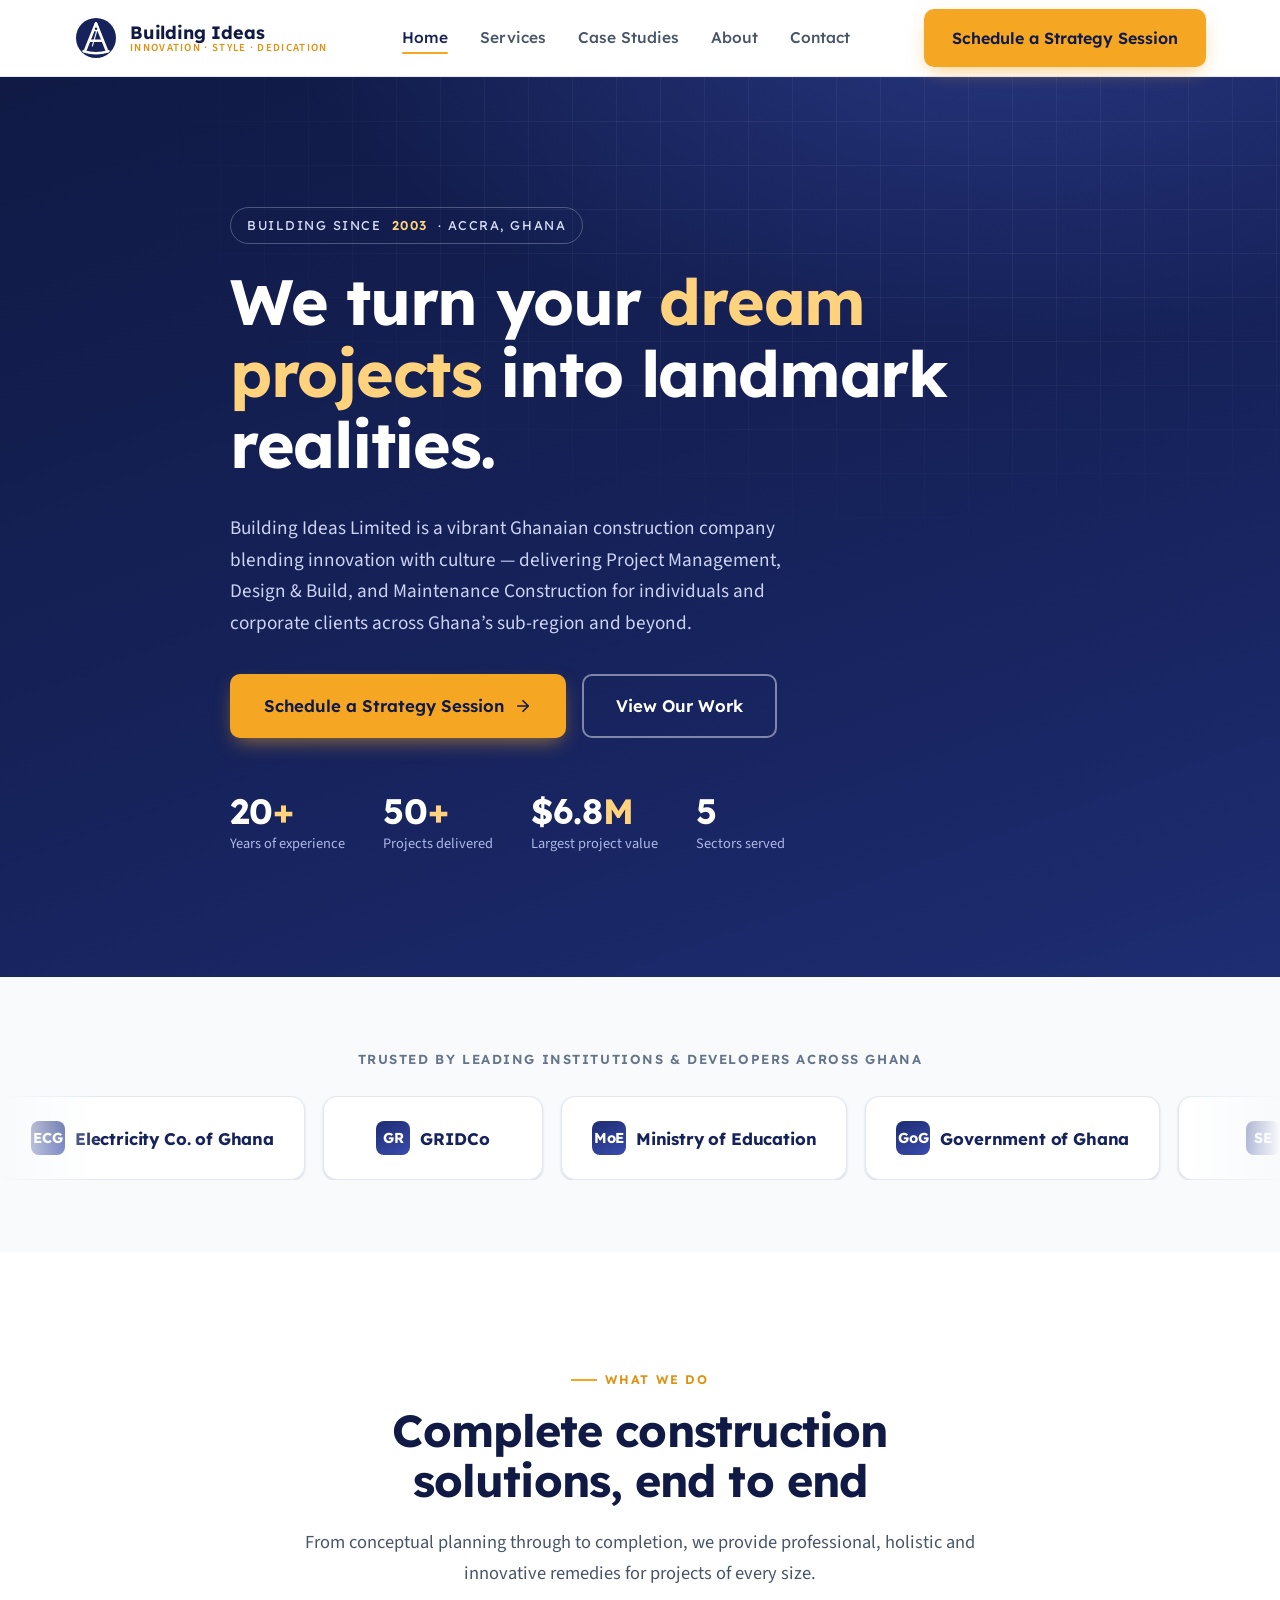
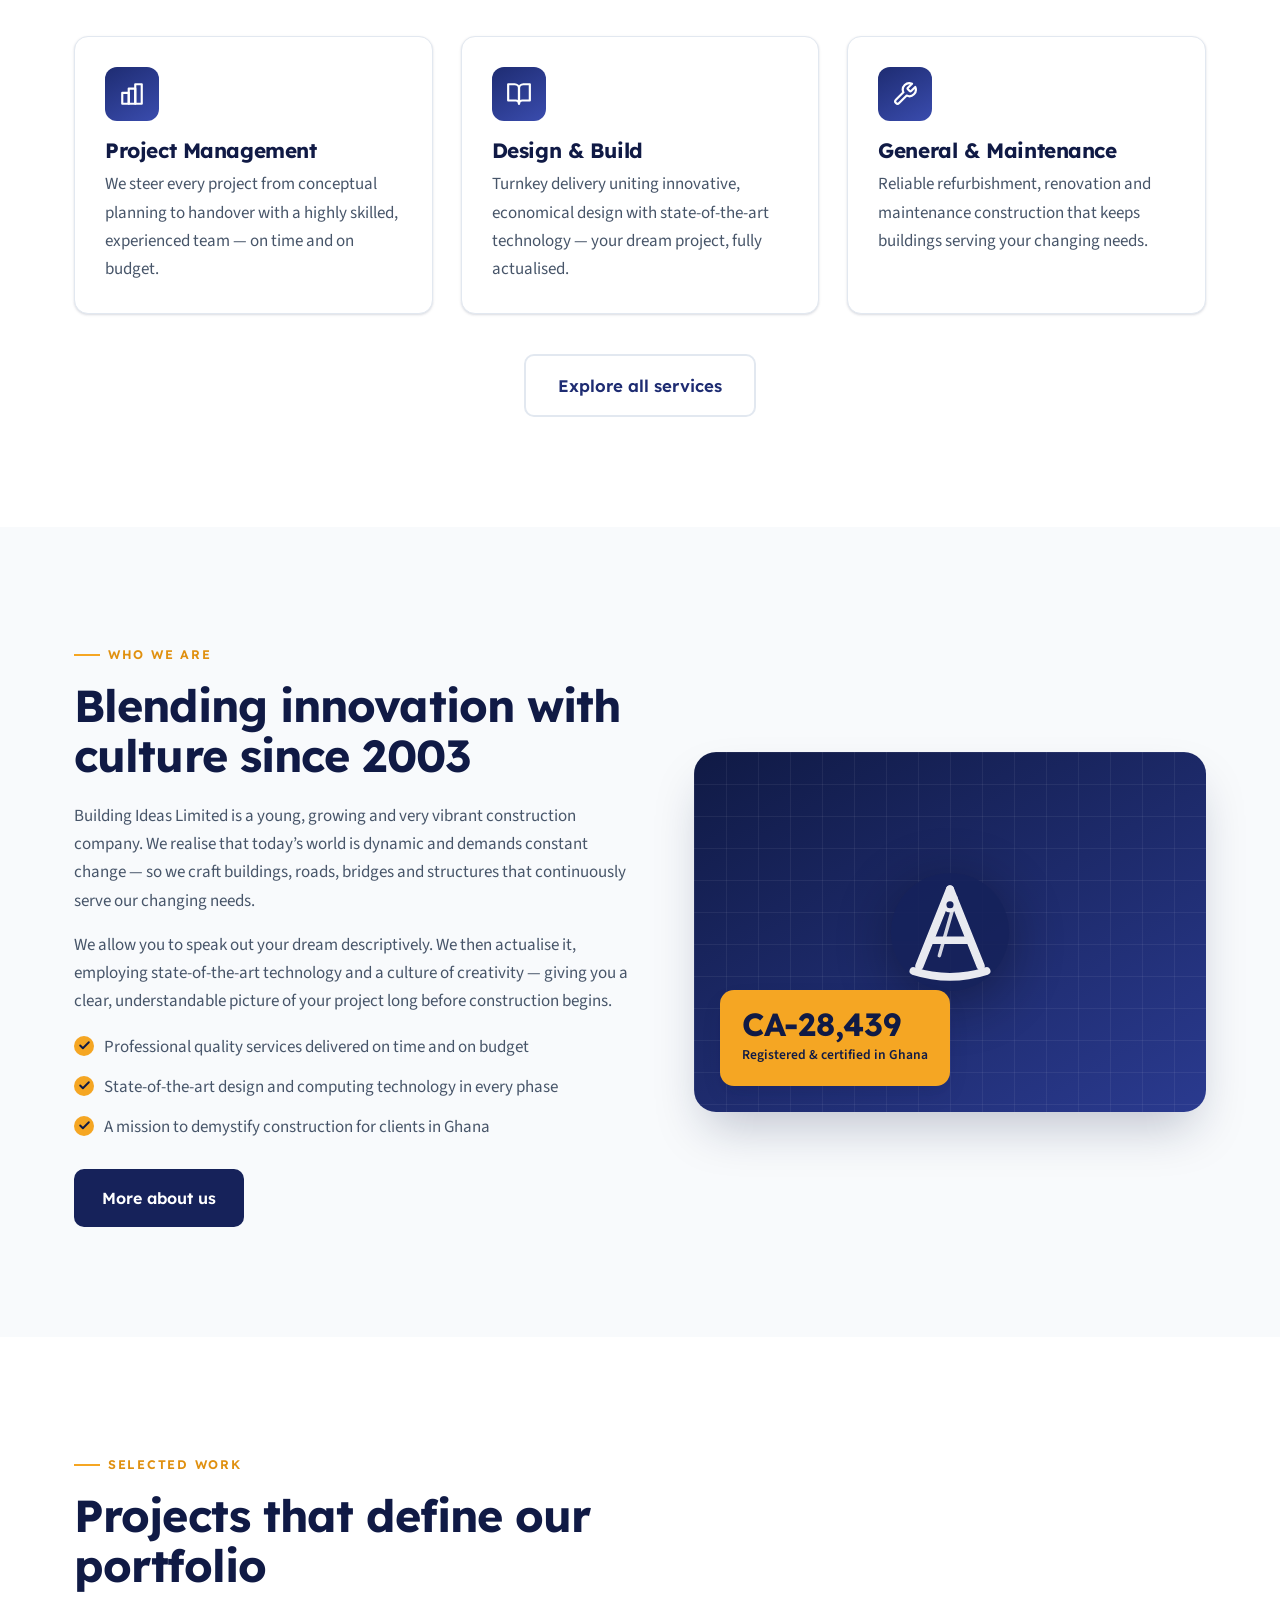
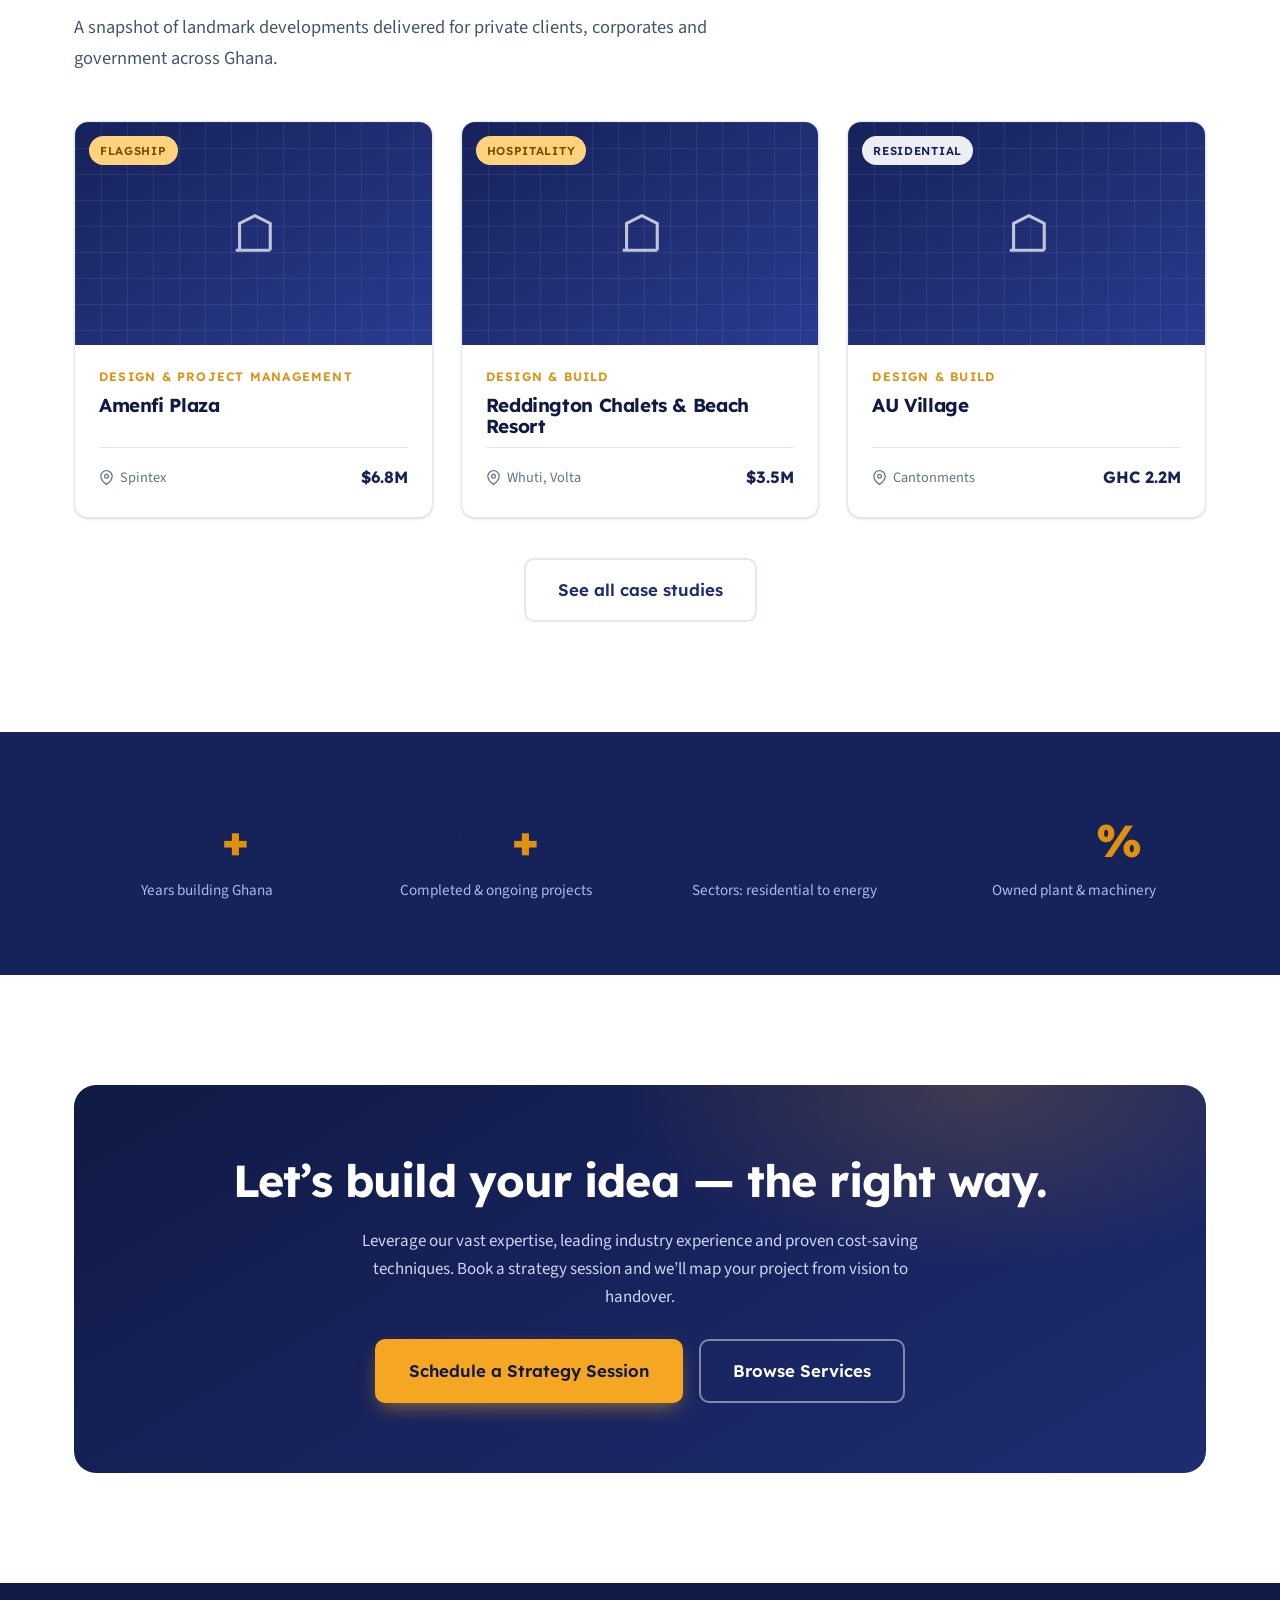
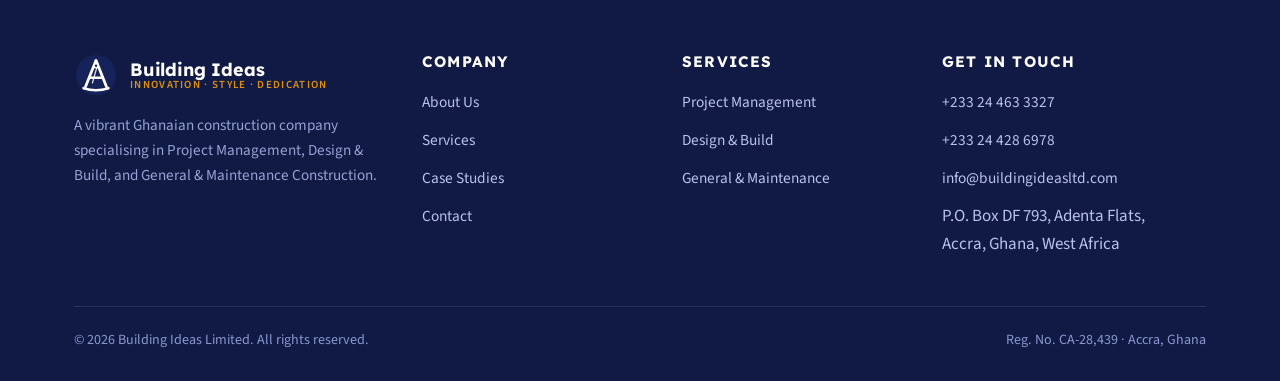
==== index.html @ 6b315474 "Build Building Ideas Limited construction website Multi-page static site (Home, Services, Case Studi" ====
<!DOCTYPE html>
<html lang="en">
<head>
  <meta charset="UTF-8" />
  <meta name="viewport" content="width=device-width, initial-scale=1.0" />
  <title>Building Ideas Limited — Project Management, Design &amp; Build, Construction in Ghana</title>
  <meta name="description" content="Building Ideas Limited is a Ghana-based construction company specialising in Project Management, Design &amp; Build, and General &amp; Maintenance Construction. Innovation, Style, Dedication since 2003." />
  <link rel="icon" type="image/svg+xml" href="assets/favicon.svg" />
  <link rel="stylesheet" href="css/styles.css" />
</head>
<body>

  <!-- ============ HEADER ============ -->
  <header class="site-header">
    <div class="container nav">
      <a class="brand" href="index.html" aria-label="Building Ideas Limited home">
        <img src="assets/logo.svg" alt="Building Ideas Limited" />
        <span class="brand-text">
          <span class="brand-name">Building Ideas</span>
          <span class="brand-tag">Innovation · Style · Dedication</span>
        </span>
      </a>
      <nav aria-label="Primary">
        <ul class="nav-links" id="nav-links">
          <li><a href="index.html" class="active">Home</a></li>
          <li><a href="services.html">Services</a></li>
          <li><a href="projects.html">Case Studies</a></li>
          <li><a href="about.html">About</a></li>
          <li><a href="contact.html">Contact</a></li>
          <li class="mobile-cta"><a class="btn btn--primary" href="contact.html">Schedule a Strategy Session</a></li>
        </ul>
      </nav>
      <div class="nav-cta">
        <a class="btn btn--primary" href="contact.html">Schedule a Strategy Session</a>
        <button class="nav-toggle" id="nav-toggle" aria-label="Toggle menu" aria-expanded="false" aria-controls="nav-links">
          <span></span><span></span><span></span>
        </button>
      </div>
    </div>
  </header>

  <!-- ============ HERO ============ -->
  <section class="hero">
    <div class="container hero-inner">
      <span class="hero-tag">Building since <b>2003</b> · Accra, Ghana</span>
      <h1>We turn your <span class="accent">dream projects</span> into landmark realities.</h1>
      <p class="lead">Building Ideas Limited is a vibrant Ghanaian construction company blending innovation with culture — delivering Project Management, Design &amp; Build, and Maintenance Construction for individuals and corporate clients across Ghana&rsquo;s sub-region and beyond.</p>
      <div class="hero-actions">
        <a class="btn btn--primary btn--lg" href="contact.html">
          Schedule a Strategy Session
          <svg viewBox="0 0 24 24" fill="none" stroke="currentColor" stroke-width="2.2" stroke-linecap="round" stroke-linejoin="round"><line x1="5" y1="12" x2="19" y2="12"/><polyline points="12 5 19 12 12 19"/></svg>
        </a>
        <a class="btn btn--ghost btn--lg" href="projects.html">View Our Work</a>
      </div>
      <div class="hero-stats">
        <div class="stat"><strong>20<em>+</em></strong><span>Years of experience</span></div>
        <div class="stat"><strong>50<em>+</em></strong><span>Projects delivered</span></div>
        <div class="stat"><strong>$6.8<em>M</em></strong><span>Largest project value</span></div>
        <div class="stat"><strong>5</strong><span>Sectors served</span></div>
      </div>
    </div>
  </section>

  <!-- ============ FEATURED CLIENTS ============ -->
  <section class="section--tight section--paper">
    <div class="container">
      <p class="text-center" style="font-family:var(--font-head);font-weight:600;letter-spacing:.12em;text-transform:uppercase;color:var(--muted);font-size:.82rem;margin-bottom:26px;">Trusted by leading institutions &amp; developers across Ghana</p>
    </div>
    <div class="marquee" aria-label="Featured clients">
      <div class="marquee-track">
        <div class="client-logo"><span class="mark">ECG</span> Electricity Co. of Ghana</div>
        <div class="client-logo"><span class="mark">GR</span> GRIDCo</div>
        <div class="client-logo"><span class="mark">MoE</span> Ministry of Education</div>
        <div class="client-logo"><span class="mark">GoG</span> Government of Ghana</div>
        <div class="client-logo"><span class="mark">SE</span> SEIP</div>
        <div class="client-logo"><span class="mark">SI</span> Sound Investment Ltd</div>
        <div class="client-logo"><span class="mark">HP</span> Hills Pharmacy</div>
        <div class="client-logo"><span class="mark">GC</span> Ghana Club</div>
        <div class="client-logo"><span class="mark">GA</span> Grace Academy</div>
        <div class="client-logo"><span class="mark">RC</span> Rotary Club, Accra North</div>
      </div>
    </div>
  </section>

  <!-- ============ SERVICES ============ -->
  <section class="section">
    <div class="container">
      <div class="section-head center reveal">
        <span class="eyebrow">What we do</span>
        <h2>Complete construction solutions, end to end</h2>
        <p class="lead">From conceptual planning through to completion, we provide professional, holistic and innovative remedies for projects of every size.</p>
      </div>
      <div class="grid grid-3">
        <article class="card reveal">
          <div class="icon"><svg viewBox="0 0 24 24" fill="none" stroke="currentColor" stroke-width="2" stroke-linecap="round" stroke-linejoin="round"><path d="M9 11H3v10h6V11z"/><path d="M21 3h-6v18h6V3z"/><path d="M15 7H9v14h6V7z"/></svg></div>
          <h3>Project Management</h3>
          <p>We steer every project from conceptual planning to handover with a highly skilled, experienced team — on time and on budget.</p>
        </article>
        <article class="card reveal">
          <div class="icon"><svg viewBox="0 0 24 24" fill="none" stroke="currentColor" stroke-width="2" stroke-linecap="round" stroke-linejoin="round"><path d="M2 3h6a4 4 0 0 1 4 4v14a3 3 0 0 0-3-3H2z"/><path d="M22 3h-6a4 4 0 0 0-4 4v14a3 3 0 0 1 3-3h7z"/></svg></div>
          <h3>Design &amp; Build</h3>
          <p>Turnkey delivery uniting innovative, economical design with state-of-the-art technology — your dream project, fully actualised.</p>
        </article>
        <article class="card reveal">
          <div class="icon"><svg viewBox="0 0 24 24" fill="none" stroke="currentColor" stroke-width="2" stroke-linecap="round" stroke-linejoin="round"><path d="M14.7 6.3a1 1 0 0 0 0 1.4l1.6 1.6a1 1 0 0 0 1.4 0l3.77-3.77a6 6 0 0 1-7.94 7.94l-6.91 6.91a2.12 2.12 0 0 1-3-3l6.91-6.91a6 6 0 0 1 7.94-7.94l-3.76 3.76z"/></svg></div>
          <h3>General &amp; Maintenance</h3>
          <p>Reliable refurbishment, renovation and maintenance construction that keeps buildings serving your changing needs.</p>
        </article>
      </div>
      <div class="text-center" style="margin-top:40px;">
        <a class="btn btn--outline btn--lg" href="services.html">Explore all services</a>
      </div>
    </div>
  </section>

  <!-- ============ ABOUT SPLIT ============ -->
  <section class="section section--paper">
    <div class="container split">
      <div class="reveal">
        <span class="eyebrow">Who we are</span>
        <h2>Blending innovation with culture since 2003</h2>
        <p>Building Ideas Limited is a young, growing and very vibrant construction company. We realise that today&rsquo;s world is dynamic and demands constant change — so we craft buildings, roads, bridges and structures that continuously serve our changing needs.</p>
        <p>We allow you to speak out your dream descriptively. We then actualise it, employing state-of-the-art technology and a culture of creativity — giving you a clear, understandable picture of your project long before construction begins.</p>
        <ul class="feature-list">
          <li>Professional quality services delivered on time and on budget</li>
          <li>State-of-the-art design and computing technology in every phase</li>
          <li>A mission to demystify construction for clients in Ghana</li>
        </ul>
        <div style="margin-top:28px;"><a class="btn btn--navy" href="about.html">More about us</a></div>
      </div>
      <div class="media-card reveal">
        <div class="media-watermark"><img src="assets/logo.svg" alt="" aria-hidden="true" /></div>
        <div class="badge"><strong>CA-28,439</strong><span>Registered &amp; certified in Ghana</span></div>
      </div>
    </div>
  </section>

  <!-- ============ FEATURED PROJECTS ============ -->
  <section class="section">
    <div class="container">
      <div class="section-head reveal">
        <span class="eyebrow">Selected work</span>
        <h2>Projects that define our portfolio</h2>
        <p class="lead">A snapshot of landmark developments delivered for private clients, corporates and government across Ghana.</p>
      </div>
      <div class="grid grid-3">
        <article class="proj-card reveal">
          <div class="proj-thumb"><span class="proj-status ongoing">Flagship</span><span class="pin"><svg viewBox="0 0 24 24" fill="none" stroke="currentColor" stroke-width="1.6"><path d="M3 21h18M5 21V7l8-4 8 4v14M9 9h.01M9 13h.01M9 17h.01M15 9h.01M15 13h.01M15 17h.01"/></svg></span></div>
          <div class="proj-body">
            <span class="proj-cat">Design &amp; Project Management</span>
            <h3>Amenfi Plaza</h3>
            <div class="proj-meta"><span class="loc"><svg viewBox="0 0 24 24" fill="none" stroke="currentColor" stroke-width="2"><path d="M21 10c0 7-9 13-9 13s-9-6-9-13a9 9 0 0 1 18 0z"/><circle cx="12" cy="10" r="3"/></svg>Spintex</span><span class="val">$6.8M</span></div>
          </div>
        </article>
        <article class="proj-card reveal">
          <div class="proj-thumb"><span class="proj-status ongoing">Hospitality</span><span class="pin"><svg viewBox="0 0 24 24" fill="none" stroke="currentColor" stroke-width="1.6"><path d="M3 21h18M5 21V7l8-4 8 4v14"/></svg></span></div>
          <div class="proj-body">
            <span class="proj-cat">Design &amp; Build</span>
            <h3>Reddington Chalets &amp; Beach Resort</h3>
            <div class="proj-meta"><span class="loc"><svg viewBox="0 0 24 24" fill="none" stroke="currentColor" stroke-width="2"><path d="M21 10c0 7-9 13-9 13s-9-6-9-13a9 9 0 0 1 18 0z"/><circle cx="12" cy="10" r="3"/></svg>Whuti, Volta</span><span class="val">$3.5M</span></div>
          </div>
        </article>
        <article class="proj-card reveal">
          <div class="proj-thumb"><span class="proj-status">Residential</span><span class="pin"><svg viewBox="0 0 24 24" fill="none" stroke="currentColor" stroke-width="1.6"><path d="M3 21h18M5 21V7l8-4 8 4v14"/></svg></span></div>
          <div class="proj-body">
            <span class="proj-cat">Design &amp; Build</span>
            <h3>AU Village</h3>
            <div class="proj-meta"><span class="loc"><svg viewBox="0 0 24 24" fill="none" stroke="currentColor" stroke-width="2"><path d="M21 10c0 7-9 13-9 13s-9-6-9-13a9 9 0 0 1 18 0z"/><circle cx="12" cy="10" r="3"/></svg>Cantonments</span><span class="val">GHC 2.2M</span></div>
          </div>
        </article>
      </div>
      <div class="text-center" style="margin-top:40px;">
        <a class="btn btn--outline btn--lg" href="projects.html">See all case studies</a>
      </div>
    </div>
  </section>

  <!-- ============ STAT BAND ============ -->
  <section class="section--tight section--navy">
    <div class="container">
      <div class="statband">
        <div class="reveal"><div class="num">20<em>+</em></div><div class="lbl" style="color:#aeb8e6;">Years building Ghana</div></div>
        <div class="reveal"><div class="num">50<em>+</em></div><div class="lbl" style="color:#aeb8e6;">Completed &amp; ongoing projects</div></div>
        <div class="reveal"><div class="num">5</div><div class="lbl" style="color:#aeb8e6;">Sectors: residential to energy</div></div>
        <div class="reveal"><div class="num">100<em>%</em></div><div class="lbl" style="color:#aeb8e6;">Owned plant &amp; machinery</div></div>
      </div>
    </div>
  </section>

  <!-- ============ CTA ============ -->
  <section class="section">
    <div class="container">
      <div class="cta-band reveal">
        <h2>Let&rsquo;s build your idea — the right way.</h2>
        <p>Leverage our vast expertise, leading industry experience and proven cost-saving techniques. Book a strategy session and we&rsquo;ll map your project from vision to handover.</p>
        <div class="cta-actions">
          <a class="btn btn--primary btn--lg" href="contact.html">Schedule a Strategy Session</a>
          <a class="btn btn--ghost btn--lg" href="services.html">Browse Services</a>
        </div>
      </div>
    </div>
  </section>

  <!-- ============ FOOTER ============ -->
  <footer class="site-footer">
    <div class="container">
      <div class="footer-grid">
        <div>
          <a class="brand" href="index.html" style="margin-bottom:16px;">
            <img src="assets/logo.svg" alt="" width="44" height="44" />
            <span class="brand-text"><span class="brand-name">Building Ideas</span><span class="brand-tag">Innovation · Style · Dedication</span></span>
          </a>
          <p>A vibrant Ghanaian construction company specialising in Project Management, Design &amp; Build, and General &amp; Maintenance Construction.</p>
        </div>
        <div>
          <h4>Company</h4>
          <ul>
            <li><a href="about.html">About Us</a></li>
            <li><a href="services.html">Services</a></li>
            <li><a href="projects.html">Case Studies</a></li>
            <li><a href="contact.html">Contact</a></li>
          </ul>
        </div>
        <div>
          <h4>Services</h4>
          <ul>
            <li><a href="services.html">Project Management</a></li>
            <li><a href="services.html">Design &amp; Build</a></li>
            <li><a href="services.html">General &amp; Maintenance</a></li>
          </ul>
        </div>
        <div>
          <h4>Get in touch</h4>
          <ul>
            <li><a href="tel:+233244633327">+233 24 463 3327</a></li>
            <li><a href="tel:+233244286978">+233 24 428 6978</a></li>
            <li><a href="mailto:info@buildingideasltd.com">info@buildingideasltd.com</a></li>
            <li>P.O. Box DF 793, Adenta Flats,<br/>Accra, Ghana, West Africa</li>
          </ul>
        </div>
      </div>
      <div class="footer-bottom">
        <span>&copy; <span id="year">2024</span> Building Ideas Limited. All rights reserved.</span>
        <span>Reg. No. CA-28,439 · Accra, Ghana</span>
      </div>
    </div>
  </footer>

  <script src="js/main.js"></script>
</body>
</html>
---- css/styles.css ----
/* =====================================================================
   Building Ideas Limited — Design System
   Brand: deep navy (from logo) + amber accent  |  Fonts: Lexend + Source Sans 3
   Hand-crafted, dependency-free CSS (works offline; fonts degrade gracefully)
   ===================================================================== */

@import url('https://fonts.googleapis.com/css2?family=Lexend:wght@300;400;500;600;700;800&family=Source+Sans+3:wght@300;400;500;600;700&display=swap');

:root {
  /* Brand */
  --navy-900: #101a45;
  --navy-800: #16225a;   /* primary brand navy (logo) */
  --navy-700: #1e2c72;
  --navy-600: #2a3a8f;
  --navy-500: #3a4cae;

  --amber-500: #f5a623;  /* accent / CTA */
  --amber-600: #e0900f;
  --amber-300: #ffd27d;

  /* Neutrals */
  --ink: #1e293b;
  --slate: #475569;
  --muted: #64748b;
  --line: #e2e8f0;
  --cloud: #f1f5f9;
  --paper: #f8fafc;
  --white: #ffffff;

  /* System */
  --radius: 14px;
  --radius-sm: 10px;
  --radius-lg: 22px;
  --shadow-sm: 0 1px 2px rgba(16,26,69,.06), 0 1px 3px rgba(16,26,69,.10);
  --shadow: 0 10px 25px -5px rgba(16,26,69,.12), 0 8px 10px -6px rgba(16,26,69,.08);
  --shadow-lg: 0 25px 50px -12px rgba(16,26,69,.25);
  --container: 1180px;
  --header-h: 76px;

  --font-head: 'Lexend', system-ui, -apple-system, 'Segoe UI', Roboto, sans-serif;
  --font-body: 'Source Sans 3', system-ui, -apple-system, 'Segoe UI', Roboto, sans-serif;
}

*, *::before, *::after { box-sizing: border-box; }

html { scroll-behavior: smooth; -webkit-text-size-adjust: 100%; }

body {
  margin: 0;
  font-family: var(--font-body);
  color: var(--ink);
  background: var(--white);
  line-height: 1.65;
  font-size: 17px;
  -webkit-font-smoothing: antialiased;
  text-rendering: optimizeLegibility;
}

h1, h2, h3, h4 { font-family: var(--font-head); color: var(--navy-900); line-height: 1.12; margin: 0 0 .5em; letter-spacing: -0.02em; font-weight: 700; }
h1 { font-size: clamp(2.4rem, 6vw, 4rem); }
h2 { font-size: clamp(1.9rem, 4vw, 2.8rem); }
h3 { font-size: 1.3rem; }
p { margin: 0 0 1rem; color: var(--slate); }
a { color: var(--navy-600); text-decoration: none; transition: color .2s ease; }
a:hover { color: var(--amber-600); }
img, svg { max-width: 100%; display: block; }
ul { margin: 0; padding: 0; }

/* ---------- Layout ---------- */
.container { width: 100%; max-width: var(--container); margin: 0 auto; padding: 0 24px; }
.section { padding: clamp(56px, 9vw, 110px) 0; }
.section--tight { padding: clamp(40px, 6vw, 72px) 0; }
.section--paper { background: var(--paper); }
.section--navy { background: var(--navy-800); color: #dfe5fb; }
.section--navy h2, .section--navy h3 { color: #fff; }
.grid { display: grid; gap: 28px; }
.grid-2 { grid-template-columns: repeat(2, 1fr); }
.grid-3 { grid-template-columns: repeat(3, 1fr); }
.grid-4 { grid-template-columns: repeat(4, 1fr); }
@media (max-width: 900px) { .grid-3, .grid-4 { grid-template-columns: repeat(2, 1fr); } }
@media (max-width: 620px) { .grid-2, .grid-3, .grid-4 { grid-template-columns: 1fr; } }

/* ---------- Eyebrow / section heads ---------- */
.eyebrow {
  display: inline-flex; align-items: center; gap: 8px;
  font-family: var(--font-head); font-weight: 600; font-size: .78rem;
  letter-spacing: .14em; text-transform: uppercase; color: var(--amber-600);
  margin-bottom: 14px;
}
.eyebrow::before { content: ""; width: 26px; height: 2px; background: var(--amber-500); display: inline-block; }
.section--navy .eyebrow { color: var(--amber-300); }
.section-head { max-width: 680px; margin-bottom: 48px; }
.section-head.center { margin-left: auto; margin-right: auto; text-align: center; }
.lead { font-size: 1.15rem; color: var(--slate); }
.section--navy .lead, .section--navy p { color: #c2caf0; }

/* ---------- Buttons ---------- */
.btn {
  --b: var(--amber-500);
  display: inline-flex; align-items: center; justify-content: center; gap: 10px;
  font-family: var(--font-head); font-weight: 600; font-size: 1rem;
  padding: 14px 26px; border-radius: var(--radius-sm); cursor: pointer;
  border: 2px solid transparent; transition: transform .18s ease, box-shadow .2s ease, background .2s ease, color .2s ease;
  white-space: nowrap;
}
.btn:hover { transform: translateY(-2px); }
.btn svg { width: 18px; height: 18px; }
.btn--primary { background: var(--amber-500); color: var(--navy-900); box-shadow: 0 8px 20px -6px rgba(245,166,35,.6); }
.btn--primary:hover { background: var(--amber-600); color: var(--navy-900); }
.btn--navy { background: var(--navy-800); color: #fff; }
.btn--navy:hover { background: var(--navy-700); color: #fff; }
.btn--ghost { background: transparent; color: #fff; border-color: rgba(255,255,255,.45); }
.btn--ghost:hover { background: rgba(255,255,255,.12); color: #fff; }
.btn--outline { background: transparent; color: var(--navy-700); border-color: var(--line); }
.btn--outline:hover { border-color: var(--navy-600); color: var(--navy-700); }
.btn--lg { padding: 16px 32px; font-size: 1.05rem; }

/* ---------- Header ---------- */
.site-header {
  position: sticky; top: 0; z-index: 60;
  background: rgba(255,255,255,.9); backdrop-filter: saturate(180%) blur(12px);
  border-bottom: 1px solid var(--line);
}
.nav { display: flex; align-items: center; justify-content: space-between; height: var(--header-h); }
.brand { display: flex; align-items: center; gap: 12px; }
.brand img { width: 44px; height: 44px; }
.brand-text { display: flex; flex-direction: column; line-height: 1.05; }
.brand-name { font-family: var(--font-head); font-weight: 700; color: var(--navy-900); font-size: 1.12rem; letter-spacing: -.01em; }
.brand-tag { font-size: .68rem; letter-spacing: .12em; text-transform: uppercase; color: var(--amber-600); font-weight: 600; }
.nav-links { display: flex; align-items: center; gap: 4px; list-style: none; }
.nav-links a {
  font-family: var(--font-head); font-weight: 500; font-size: .97rem; color: var(--slate);
  padding: 9px 14px; border-radius: 8px; position: relative;
}
.nav-links a:hover { color: var(--navy-800); background: var(--cloud); }
.nav-links a.active { color: var(--navy-800); }
.nav-links a.active::after {
  content: ""; position: absolute; left: 14px; right: 14px; bottom: 2px; height: 2px;
  background: var(--amber-500); border-radius: 2px;
}
.nav-cta { display: flex; align-items: center; gap: 14px; }
.nav-toggle { display: none; background: none; border: 0; cursor: pointer; padding: 8px; }
.nav-toggle span { display: block; width: 24px; height: 2px; background: var(--navy-800); margin: 5px 0; transition: .25s; border-radius: 2px; }

@media (max-width: 980px) {
  .nav-toggle { display: block; }
  .nav-links {
    position: absolute; top: var(--header-h); left: 0; right: 0;
    flex-direction: column; align-items: stretch; gap: 0;
    background: #fff; border-bottom: 1px solid var(--line); box-shadow: var(--shadow);
    padding: 10px 16px 18px; transform: translateY(-12px); opacity: 0; pointer-events: none; transition: .22s ease;
  }
  .nav-links.open { transform: translateY(0); opacity: 1; pointer-events: auto; }
  .nav-links a { padding: 13px 8px; border-radius: 8px; }
  .nav-links a.active::after { display: none; }
  .nav-cta .btn { display: none; }
  .nav-links li.mobile-cta { display: block; margin-top: 8px; }
  .nav-links li.mobile-cta .btn { display: flex; width: 100%; }
}
.nav-links li.mobile-cta { display: none; }

/* ---------- Hero ---------- */
.hero {
  position: relative; color: #fff; overflow: hidden;
  background:
    radial-gradient(1200px 600px at 78% -10%, rgba(58,76,174,.55), transparent 60%),
    linear-gradient(160deg, var(--navy-900) 0%, var(--navy-800) 55%, var(--navy-700) 100%);
}
.hero::before {
  /* blueprint grid */
  content: ""; position: absolute; inset: 0;
  background-image: linear-gradient(rgba(255,255,255,.05) 1px, transparent 1px),
                    linear-gradient(90deg, rgba(255,255,255,.05) 1px, transparent 1px);
  background-size: 44px 44px; mask-image: radial-gradient(1000px 500px at 70% 10%, #000 30%, transparent 80%);
}
.hero-inner { position: relative; padding: clamp(64px, 11vw, 130px) 0 clamp(70px, 10vw, 120px); max-width: 820px; }
.hero h1 { color: #fff; }
.hero h1 .accent { color: var(--amber-300); }
.hero-tag {
  display: inline-flex; align-items: center; gap: 10px; margin-bottom: 22px;
  padding: 7px 16px; border: 1px solid rgba(255,255,255,.25); border-radius: 999px;
  font-family: var(--font-head); font-size: .8rem; letter-spacing: .12em; text-transform: uppercase; color: #dbe2ff;
}
.hero-tag b { color: var(--amber-300); font-weight: 600; }
.hero p.lead { color: #cdd4f5; max-width: 600px; font-size: 1.2rem; }
.hero-actions { display: flex; flex-wrap: wrap; gap: 16px; margin-top: 34px; }
.hero-stats { display: flex; flex-wrap: wrap; gap: 38px; margin-top: 56px; }
.hero-stats .stat strong { font-family: var(--font-head); font-size: 2.2rem; color: #fff; display: block; line-height: 1; }
.hero-stats .stat span { font-size: .9rem; color: #aeb8e6; }
.hero-stats .stat strong em { color: var(--amber-300); font-style: normal; }

/* page hero (interior pages) */
.page-hero { position: relative; color: #fff; background:
    radial-gradient(900px 500px at 85% -20%, rgba(58,76,174,.5), transparent 60%),
    linear-gradient(160deg, var(--navy-900), var(--navy-800)); overflow: hidden; }
.page-hero::before { content:""; position:absolute; inset:0;
  background-image: linear-gradient(rgba(255,255,255,.05) 1px, transparent 1px), linear-gradient(90deg, rgba(255,255,255,.05) 1px, transparent 1px);
  background-size: 40px 40px; mask-image: radial-gradient(800px 400px at 80% 0%, #000 20%, transparent 75%); }
.page-hero-inner { position: relative; padding: clamp(56px, 9vw, 96px) 0; max-width: 760px; }
.page-hero h1 { color: #fff; }
.page-hero p { color: #cdd4f5; font-size: 1.15rem; max-width: 620px; }
.crumbs { font-size: .85rem; color: #9fa9da; margin-bottom: 18px; font-family: var(--font-head); letter-spacing: .04em; }
.crumbs a { color: #cdd4f5; } .crumbs a:hover { color: var(--amber-300); }

/* ---------- Cards ---------- */
.card { background: #fff; border: 1px solid var(--line); border-radius: var(--radius); padding: 30px; box-shadow: var(--shadow-sm); transition: transform .22s ease, box-shadow .22s ease, border-color .22s ease; height: 100%; }
.card:hover { transform: translateY(-5px); box-shadow: var(--shadow); border-color: #cbd5e1; }
.card .icon { width: 54px; height: 54px; border-radius: 12px; display: grid; place-items: center; background: linear-gradient(150deg, var(--navy-700), var(--navy-500)); color: #fff; margin-bottom: 18px; }
.card .icon svg { width: 26px; height: 26px; }
.card h3 { margin-bottom: 8px; }
.card p { margin-bottom: 0; }

.feature-list { list-style: none; display: grid; gap: 12px; margin: 18px 0 0; }
.feature-list li { display: flex; gap: 10px; align-items: flex-start; color: var(--slate); }
.feature-list li::before { content: ""; flex: 0 0 auto; width: 20px; height: 20px; margin-top: 3px; border-radius: 50%;
  background: var(--amber-500) url("data:image/svg+xml,%3Csvg xmlns='http://www.w3.org/2000/svg' viewBox='0 0 24 24' fill='none' stroke='%23101a45' stroke-width='3.5' stroke-linecap='round' stroke-linejoin='round'%3E%3Cpolyline points='20 6 9 17 4 12'/%3E%3C/svg%3E") center/13px no-repeat; }

/* ---------- Stat band ---------- */
.statband { display: grid; grid-template-columns: repeat(4,1fr); gap: 24px; text-align: center; }
.statband .num { font-family: var(--font-head); font-weight: 800; font-size: clamp(2rem,4vw,2.8rem); color: var(--navy-800); }
.statband .num em { color: var(--amber-600); font-style: normal; }
.statband .lbl { color: var(--muted); font-size: .95rem; }
@media (max-width: 700px) { .statband { grid-template-columns: repeat(2,1fr); gap: 30px 16px; } }

/* ---------- Projects / case studies ---------- */
.proj-filters { display: flex; flex-wrap: wrap; gap: 10px; margin-bottom: 34px; }
.chip { font-family: var(--font-head); font-weight: 500; font-size: .9rem; padding: 9px 18px; border-radius: 999px; border: 1px solid var(--line); background: #fff; color: var(--slate); cursor: pointer; transition: .18s; }
.chip:hover { border-color: var(--navy-500); color: var(--navy-700); }
.chip.active { background: var(--navy-800); color: #fff; border-color: var(--navy-800); }

.proj-card { position: relative; border-radius: var(--radius); overflow: hidden; border: 1px solid var(--line); background: #fff; box-shadow: var(--shadow-sm); transition: transform .22s ease, box-shadow .22s ease; display: flex; flex-direction: column; }
.proj-card:hover { transform: translateY(-5px); box-shadow: var(--shadow); }
.proj-thumb { aspect-ratio: 16/10; position: relative; background: linear-gradient(150deg, var(--navy-800), var(--navy-600)); overflow: hidden; }
.proj-thumb::after { content:""; position:absolute; inset:0;
  background-image: linear-gradient(rgba(255,255,255,.07) 1px, transparent 1px), linear-gradient(90deg, rgba(255,255,255,.07) 1px, transparent 1px);
  background-size: 26px 26px; }
.proj-thumb .pin { position: absolute; inset: 0; display: grid; place-items: center; color: rgba(255,255,255,.85); }
.proj-thumb .pin svg { width: 46px; height: 46px; opacity: .85; }
.proj-status { position: absolute; top: 14px; left: 14px; z-index: 2; font-family: var(--font-head); font-size: .72rem; font-weight: 600; letter-spacing: .06em; text-transform: uppercase; padding: 5px 11px; border-radius: 999px; background: rgba(255,255,255,.92); color: var(--navy-800); }
.proj-status.completed { background: #dcfce7; color: #166534; }
.proj-status.ongoing { background: var(--amber-300); color: #7a4f05; }
.proj-body { padding: 22px 24px 26px; flex: 1; display: flex; flex-direction: column; }
.proj-cat { font-family: var(--font-head); font-size: .76rem; font-weight: 600; letter-spacing: .1em; text-transform: uppercase; color: var(--amber-600); margin-bottom: 8px; }
.proj-card h3 { font-size: 1.18rem; margin-bottom: 10px; }
.proj-meta { margin-top: auto; padding-top: 16px; border-top: 1px solid var(--line); display: flex; justify-content: space-between; align-items: center; gap: 12px; }
.proj-meta .loc { font-size: .9rem; color: var(--muted); display: flex; gap: 6px; align-items: center; }
.proj-meta .loc svg { width: 15px; height: 15px; }
.proj-meta .val { font-family: var(--font-head); font-weight: 700; color: var(--navy-800); font-size: 1.02rem; }

/* ---------- Clients marquee ---------- */
.marquee { overflow: hidden; -webkit-mask-image: linear-gradient(90deg, transparent, #000 8%, #000 92%, transparent); mask-image: linear-gradient(90deg, transparent, #000 8%, #000 92%, transparent); }
.marquee-track { display: flex; gap: 18px; width: max-content; animation: scroll-x 38s linear infinite; }
.marquee:hover .marquee-track { animation-play-state: paused; }
.client-logo {
  flex: 0 0 auto; display: flex; align-items: center; justify-content: center; gap: 10px;
  height: 84px; min-width: 220px; padding: 0 30px; border: 1px solid var(--line); border-radius: var(--radius);
  background: #fff; box-shadow: var(--shadow-sm);
  font-family: var(--font-head); font-weight: 700; color: var(--navy-800); font-size: 1.05rem; letter-spacing: -.01em;
}
.client-logo .mark { width: 34px; height: 34px; border-radius: 8px; background: linear-gradient(150deg, var(--navy-700), var(--navy-500)); color: #fff; display: grid; place-items: center; font-size: .9rem; font-weight: 700; flex: 0 0 auto; }
.client-logo small { display: block; font-family: var(--font-body); font-weight: 500; font-size: .72rem; color: var(--muted); letter-spacing: 0; }
@keyframes scroll-x { from { transform: translateX(0); } to { transform: translateX(-50%); } }

/* ---------- Split / about ---------- */
.split { display: grid; grid-template-columns: 1.05fr .95fr; gap: 54px; align-items: center; }
@media (max-width: 880px) { .split { grid-template-columns: 1fr; gap: 36px; } }
.media-card { border-radius: var(--radius-lg); overflow: hidden; position: relative; min-height: 360px; background: linear-gradient(150deg, var(--navy-900), var(--navy-600)); box-shadow: var(--shadow-lg); }
.media-card::after { content:""; position:absolute; inset:0;
  background-image: linear-gradient(rgba(255,255,255,.06) 1px, transparent 1px), linear-gradient(90deg, rgba(255,255,255,.06) 1px, transparent 1px); background-size: 32px 32px; }
.media-card .badge { position: absolute; left: 26px; bottom: 26px; z-index: 2; background: var(--amber-500); color: var(--navy-900); border-radius: var(--radius); padding: 18px 22px; box-shadow: var(--shadow); }
.media-card .badge strong { font-family: var(--font-head); font-size: 2rem; display: block; line-height: 1; }
.media-card .badge span { font-size: .85rem; font-weight: 600; }
.media-watermark { position:absolute; inset:0; display:grid; place-items:center; z-index:1; }
.media-watermark img { width: 130px; opacity: .9; filter: drop-shadow(0 10px 30px rgba(0,0,0,.4)); }

/* ---------- Team ---------- */
.team-card { text-align: center; }
.team-card .avatar { width: 96px; height: 96px; border-radius: 50%; margin: 0 auto 16px; display: grid; place-items: center; background: linear-gradient(150deg, var(--navy-700), var(--navy-500)); color: #fff; font-family: var(--font-head); font-weight: 700; font-size: 1.7rem; }
.team-card .role { color: var(--amber-600); font-family: var(--font-head); font-weight: 600; font-size: .9rem; margin-bottom: 6px; }
.team-card .creds { font-size: .92rem; color: var(--muted); }

/* ---------- CTA band ---------- */
.cta-band { background: linear-gradient(150deg, var(--navy-900), var(--navy-700)); border-radius: var(--radius-lg); padding: clamp(40px, 6vw, 70px); text-align: center; color: #fff; position: relative; overflow: hidden; }
.cta-band::before { content:""; position:absolute; inset:0; background: radial-gradient(600px 300px at 80% 0%, rgba(245,166,35,.18), transparent 60%); }
.cta-band h2 { color: #fff; position: relative; }
.cta-band p { color: #cdd4f5; position: relative; max-width: 560px; margin: 0 auto 28px; }
.cta-actions { position: relative; display: flex; gap: 16px; justify-content: center; flex-wrap: wrap; }

/* ---------- Contact ---------- */
.contact-grid { display: grid; grid-template-columns: 1fr 1fr; gap: 44px; align-items: start; }
@media (max-width: 880px) { .contact-grid { grid-template-columns: 1fr; gap: 32px; } }
.info-item { display: flex; gap: 16px; padding: 18px 0; border-bottom: 1px solid var(--line); }
.info-item:last-child { border-bottom: 0; }
.info-item .ico { flex: 0 0 auto; width: 46px; height: 46px; border-radius: 12px; background: var(--cloud); color: var(--navy-700); display: grid; place-items: center; }
.info-item .ico svg { width: 22px; height: 22px; }
.info-item h4 { font-family: var(--font-head); margin: 0 0 4px; color: var(--navy-900); font-size: 1rem; }
.info-item p { margin: 0; color: var(--slate); }
.info-item a { color: var(--slate); } .info-item a:hover { color: var(--amber-600); }

form .field { margin-bottom: 18px; }
form label { display: block; font-family: var(--font-head); font-weight: 500; font-size: .92rem; color: var(--navy-900); margin-bottom: 7px; }
form input, form select, form textarea {
  width: 100%; padding: 13px 15px; border: 1px solid var(--line); border-radius: var(--radius-sm);
  font-family: var(--font-body); font-size: 1rem; color: var(--ink); background: #fff; transition: border-color .18s, box-shadow .18s;
}
form input:focus, form select:focus, form textarea:focus { outline: none; border-color: var(--navy-500); box-shadow: 0 0 0 3px rgba(58,76,174,.15); }
form textarea { resize: vertical; min-height: 130px; }
.form-row { display: grid; grid-template-columns: 1fr 1fr; gap: 18px; }
@media (max-width: 560px) { .form-row { grid-template-columns: 1fr; } }
.form-note { font-size: .85rem; color: var(--muted); margin-top: 4px; }
.form-success { display: none; padding: 14px 16px; border-radius: var(--radius-sm); background: #dcfce7; color: #166534; font-weight: 600; margin-bottom: 18px; }
.form-success.show { display: block; }

/* ---------- Footer ---------- */
.site-footer { background: var(--navy-900); color: #b9c2ec; padding: 70px 0 28px; }
.footer-grid { display: grid; grid-template-columns: 1.4fr 1fr 1fr 1.2fr; gap: 40px; }
@media (max-width: 880px) { .footer-grid { grid-template-columns: 1fr 1fr; gap: 32px; } }
@media (max-width: 520px) { .footer-grid { grid-template-columns: 1fr; } }
.site-footer .brand-name { color: #fff; }
.site-footer h4 { color: #fff; font-size: .95rem; letter-spacing: .08em; text-transform: uppercase; margin-bottom: 18px; }
.site-footer ul { list-style: none; display: grid; gap: 10px; }
.site-footer a { color: #b9c2ec; font-size: .96rem; } .site-footer a:hover { color: var(--amber-300); }
.site-footer p { color: #97a2d6; font-size: .95rem; }
.footer-bottom { margin-top: 48px; padding-top: 22px; border-top: 1px solid rgba(255,255,255,.1); display: flex; justify-content: space-between; gap: 16px; flex-wrap: wrap; font-size: .88rem; color: #8b97cf; }

/* ---------- Misc ---------- */
.text-center { text-align: center; }
.mt-0 { margin-top: 0; } .mb-0 { margin-bottom: 0; }
/* Reveal is a progressive enhancement: visible by default, animated only when JS is active */
.reveal { opacity: 1; transform: none; }
html.js .reveal { opacity: 0; transform: translateY(22px); transition: opacity .6s ease, transform .6s ease; }
html.js .reveal.in { opacity: 1; transform: none; }

@media (prefers-reduced-motion: reduce) {
  * { animation-duration: .001ms !important; animation-iteration-count: 1 !important; transition-duration: .001ms !important; scroll-behavior: auto !important; }
  .reveal { opacity: 1; transform: none; }
  .marquee-track { animation: none; }
}
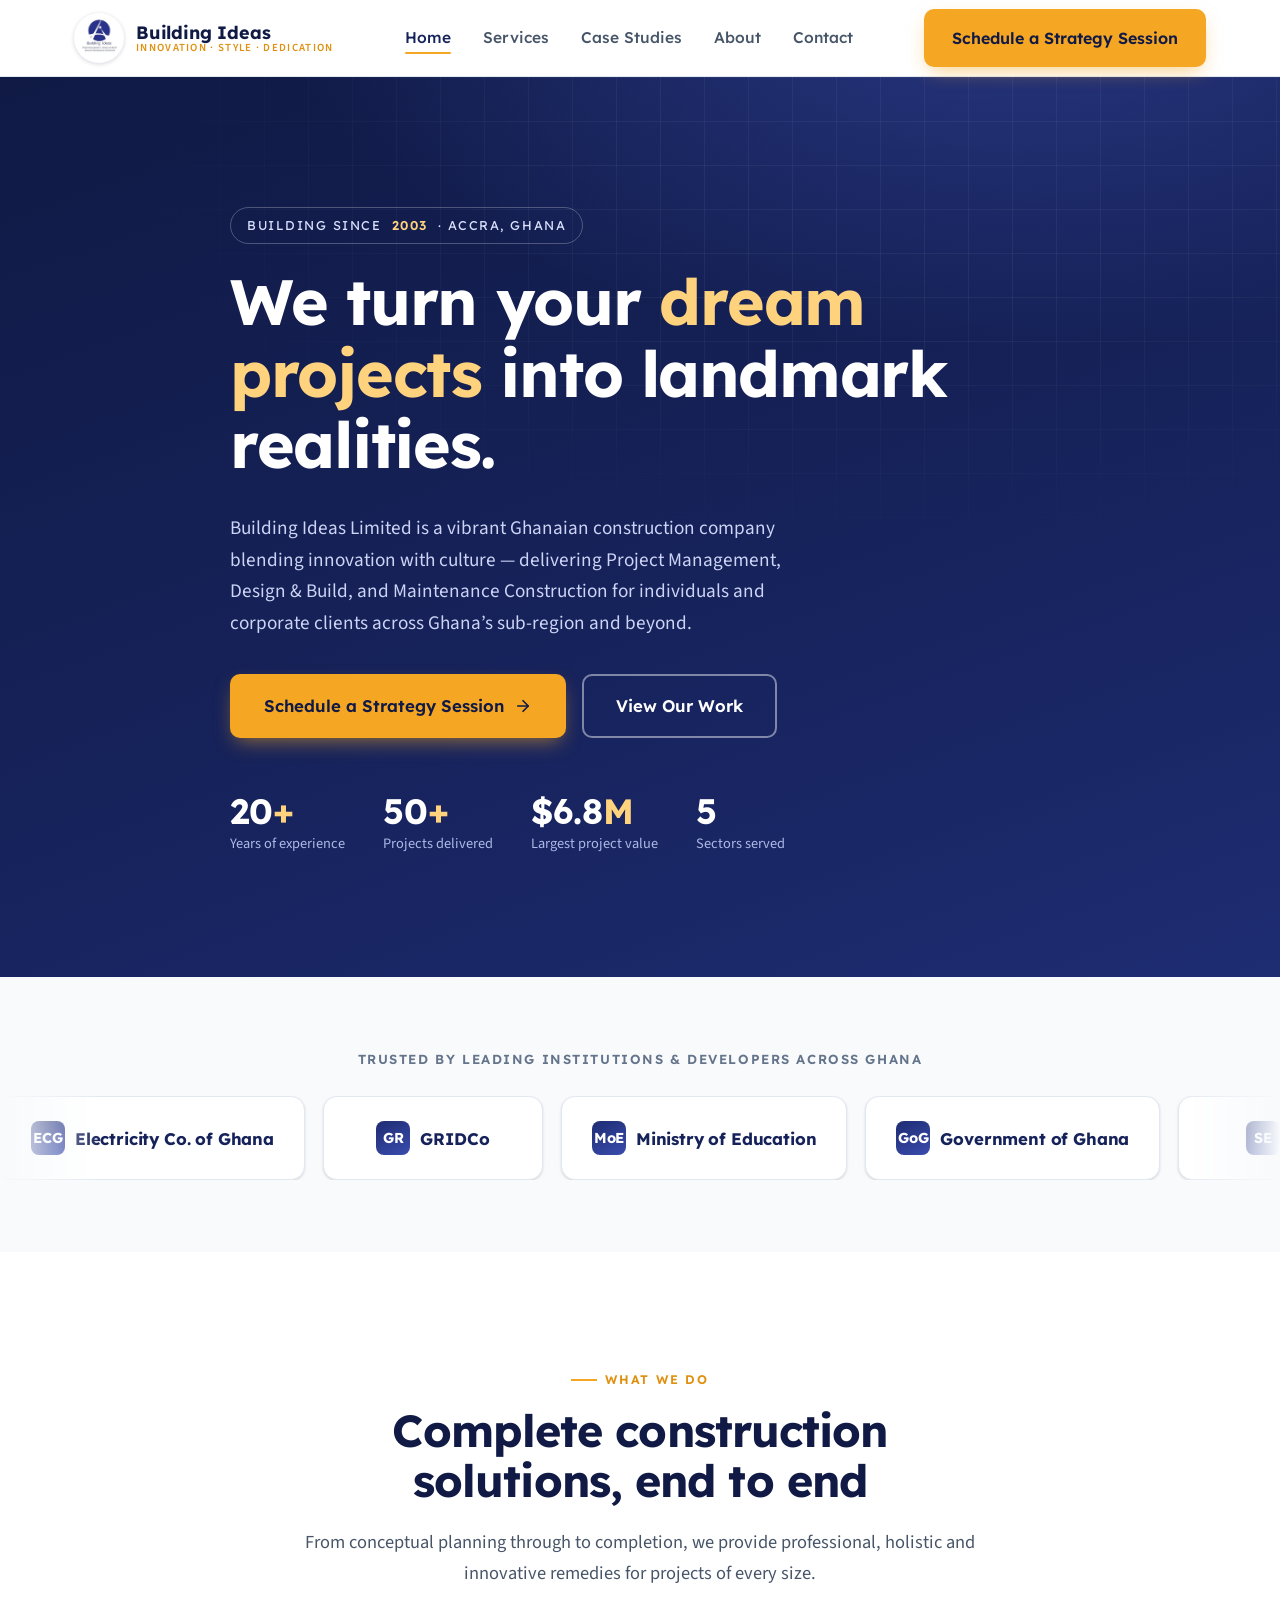
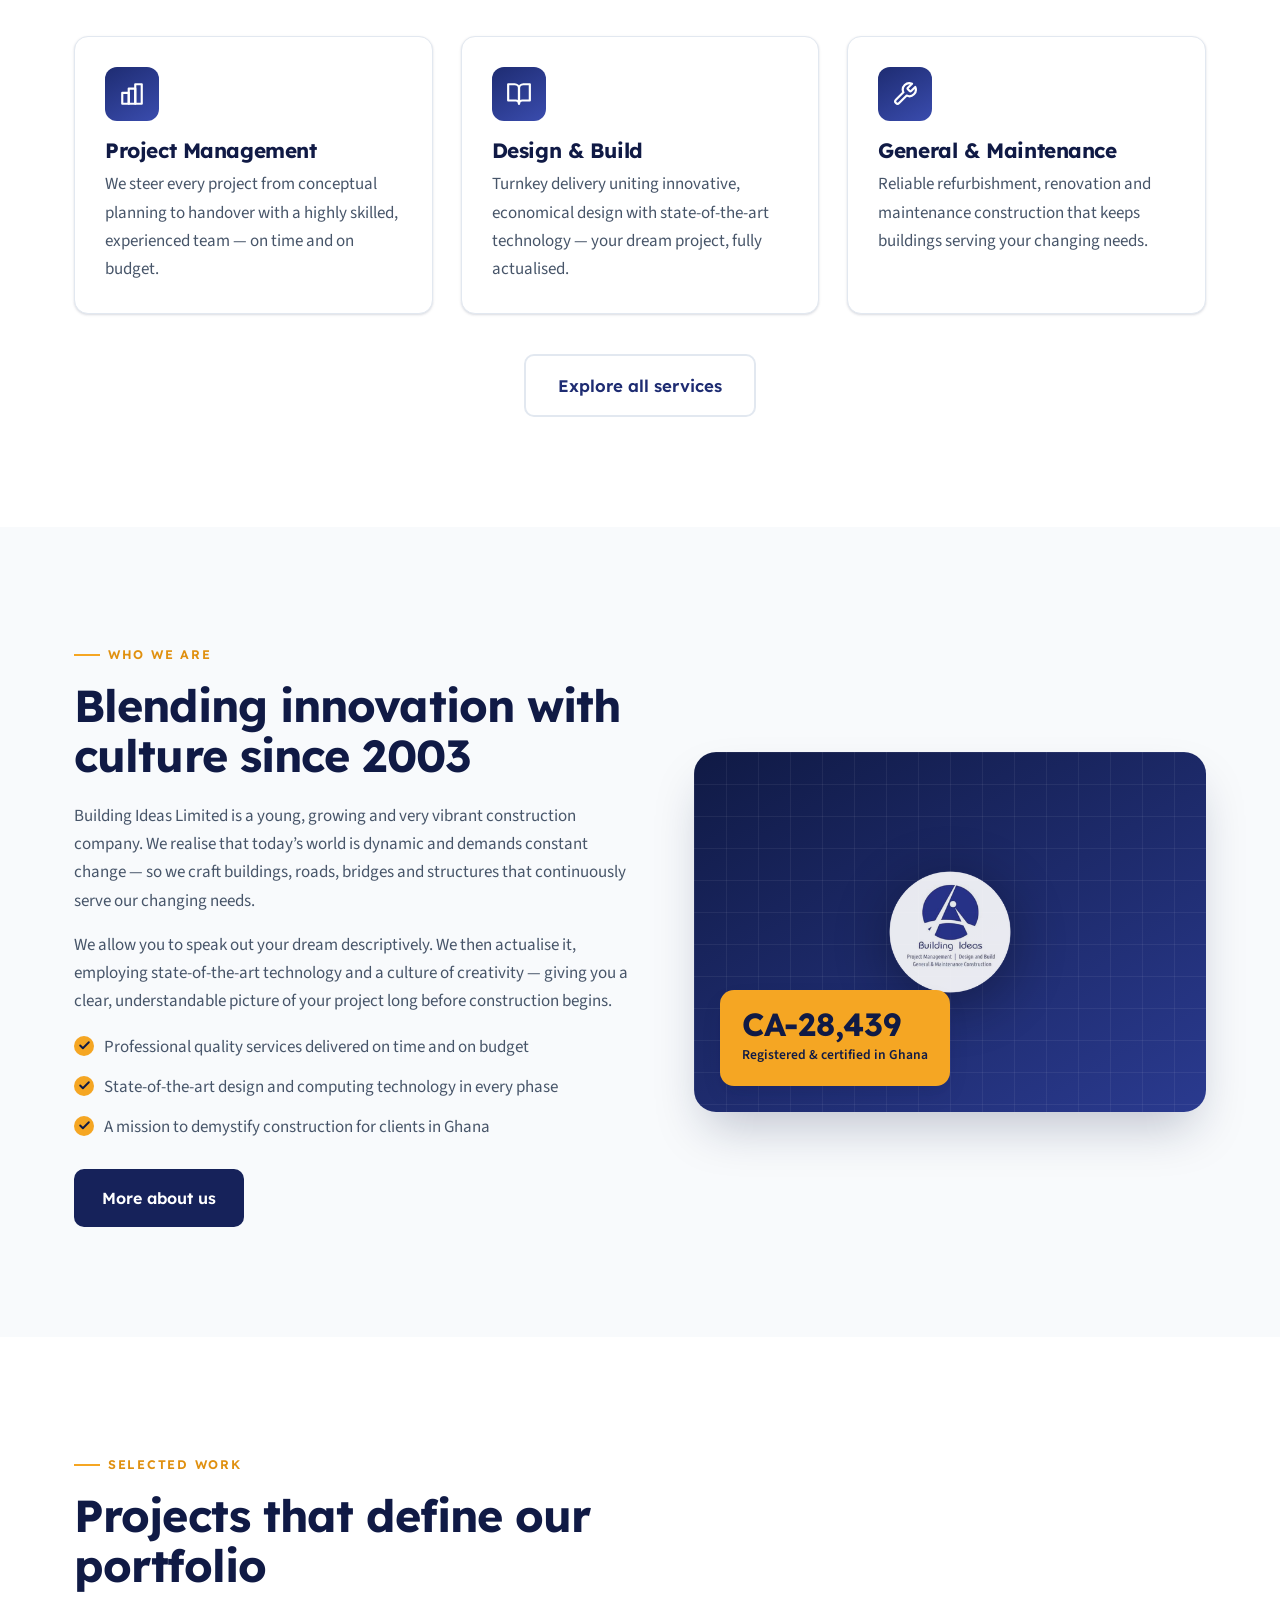
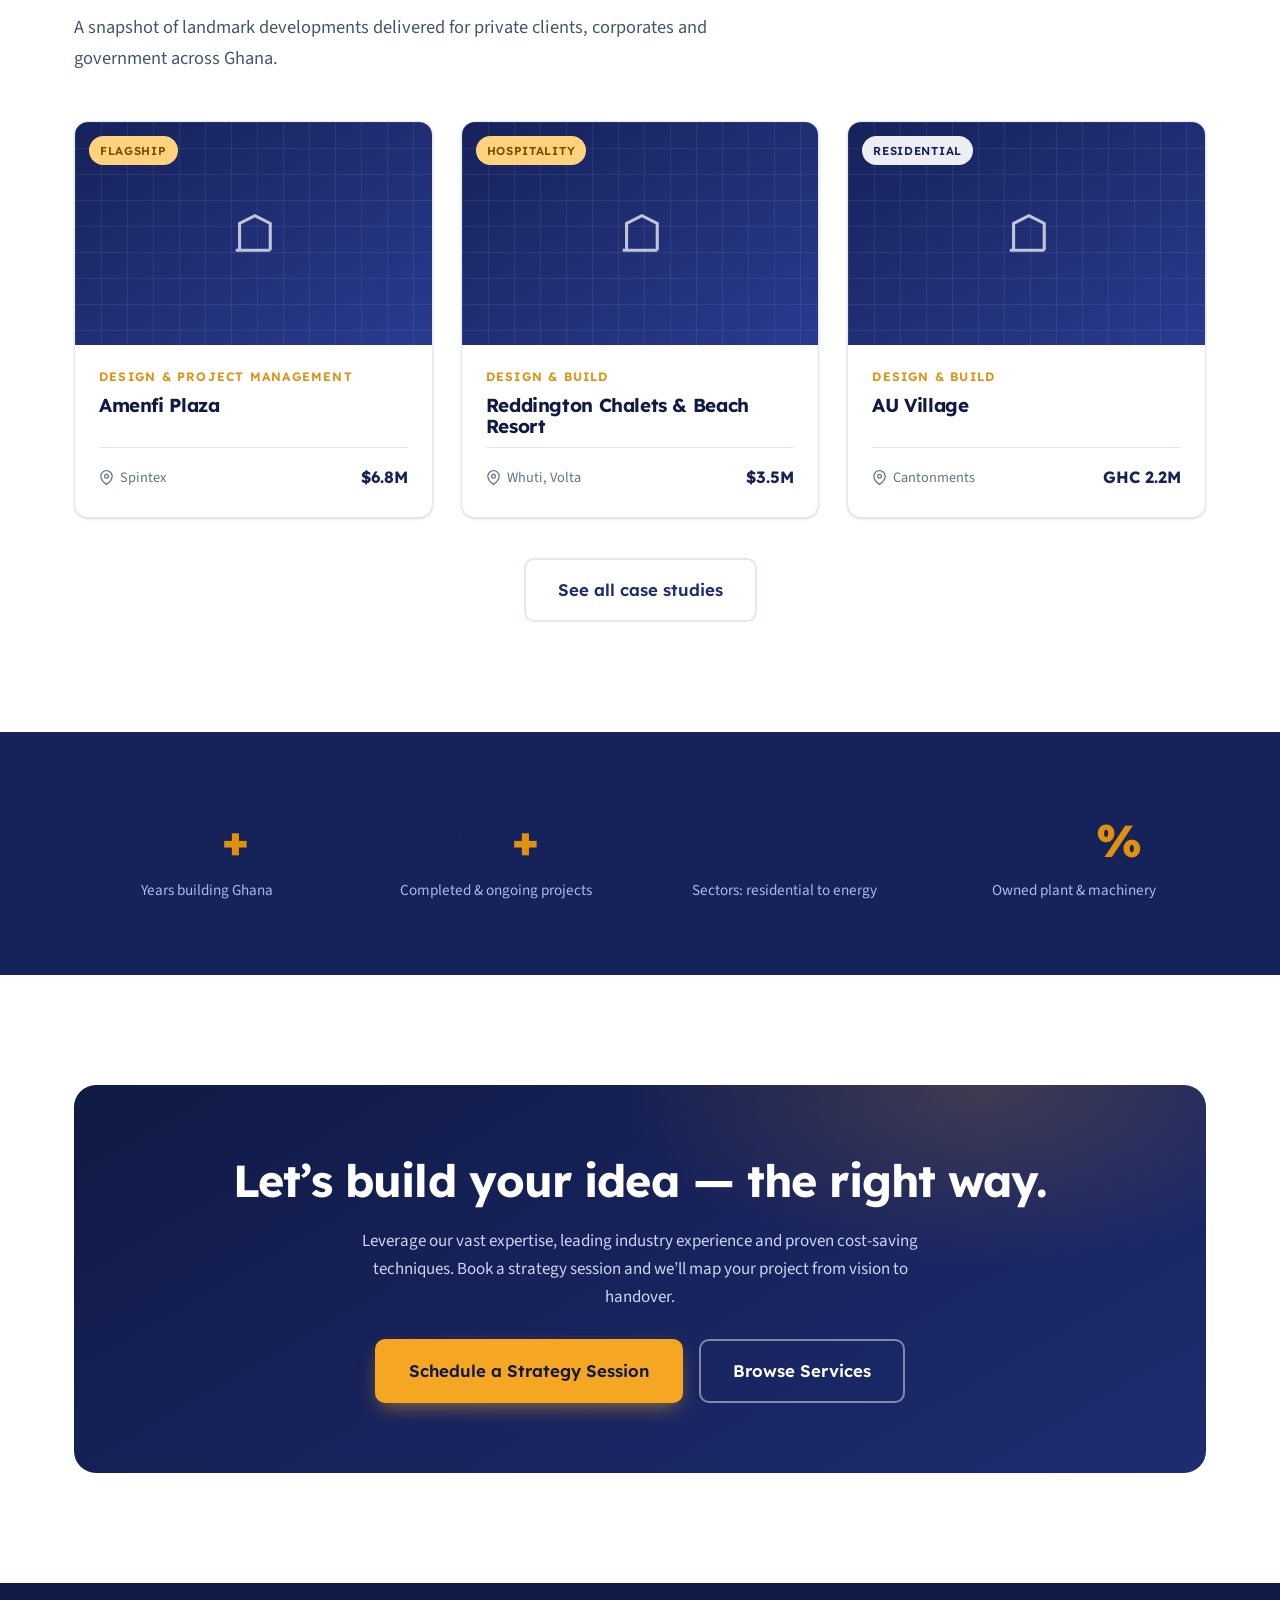
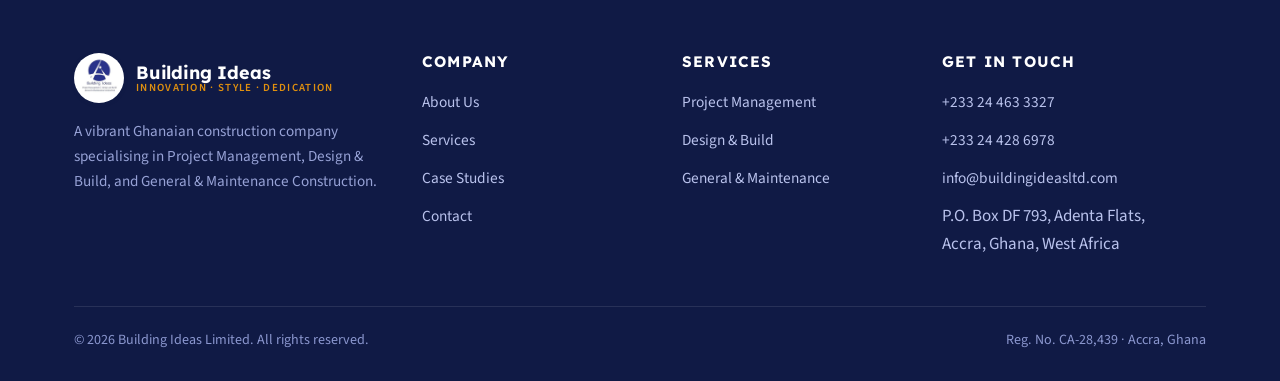
==== commit 804ba4e2: "Use the real Building Ideas logo across the site Replace the SVG logo recreation with the company's " ====
--- a/index.html
+++ b/index.html
@@ -14,7 +14,7 @@
   <header class="site-header">
     <div class="container nav">
       <a class="brand" href="index.html" aria-label="Building Ideas Limited home">
-        <img src="assets/logo.svg" alt="Building Ideas Limited" />
+        <img src="assets/logo-photo-220.png" alt="Building Ideas Limited" />
         <span class="brand-text">
           <span class="brand-name">Building Ideas</span>
           <span class="brand-tag">Innovation · Style · Dedication</span>
@@ -129,7 +129,7 @@
         <div style="margin-top:28px;"><a class="btn btn--navy" href="about.html">More about us</a></div>
       </div>
       <div class="media-card reveal">
-        <div class="media-watermark"><img src="assets/logo.svg" alt="" aria-hidden="true" /></div>
+        <div class="media-watermark"><img src="assets/logo-photo-220.png" alt="" aria-hidden="true" /></div>
         <div class="badge"><strong>CA-28,439</strong><span>Registered &amp; certified in Ghana</span></div>
       </div>
     </div>
@@ -207,7 +207,7 @@
       <div class="footer-grid">
         <div>
           <a class="brand" href="index.html" style="margin-bottom:16px;">
-            <img src="assets/logo.svg" alt="" width="44" height="44" />
+            <img src="assets/logo-photo-220.png" alt="" width="44" height="44" />
             <span class="brand-text"><span class="brand-name">Building Ideas</span><span class="brand-tag">Innovation · Style · Dedication</span></span>
           </a>
           <p>A vibrant Ghanaian construction company specialising in Project Management, Design &amp; Build, and General &amp; Maintenance Construction.</p>
--- a/css/styles.css
+++ b/css/styles.css
@@ -123,7 +123,7 @@
 }
 .nav { display: flex; align-items: center; justify-content: space-between; height: var(--header-h); }
 .brand { display: flex; align-items: center; gap: 12px; }
-.brand img { width: 44px; height: 44px; }
+.brand img { width: 50px; height: 50px; border-radius: 50%; background: #fff; box-shadow: 0 1px 4px rgba(16,26,69,.18); }
 .brand-text { display: flex; flex-direction: column; line-height: 1.05; }
 .brand-name { font-family: var(--font-head); font-weight: 700; color: var(--navy-900); font-size: 1.12rem; letter-spacing: -.01em; }
 .brand-tag { font-size: .68rem; letter-spacing: .12em; text-transform: uppercase; color: var(--amber-600); font-weight: 600; }
